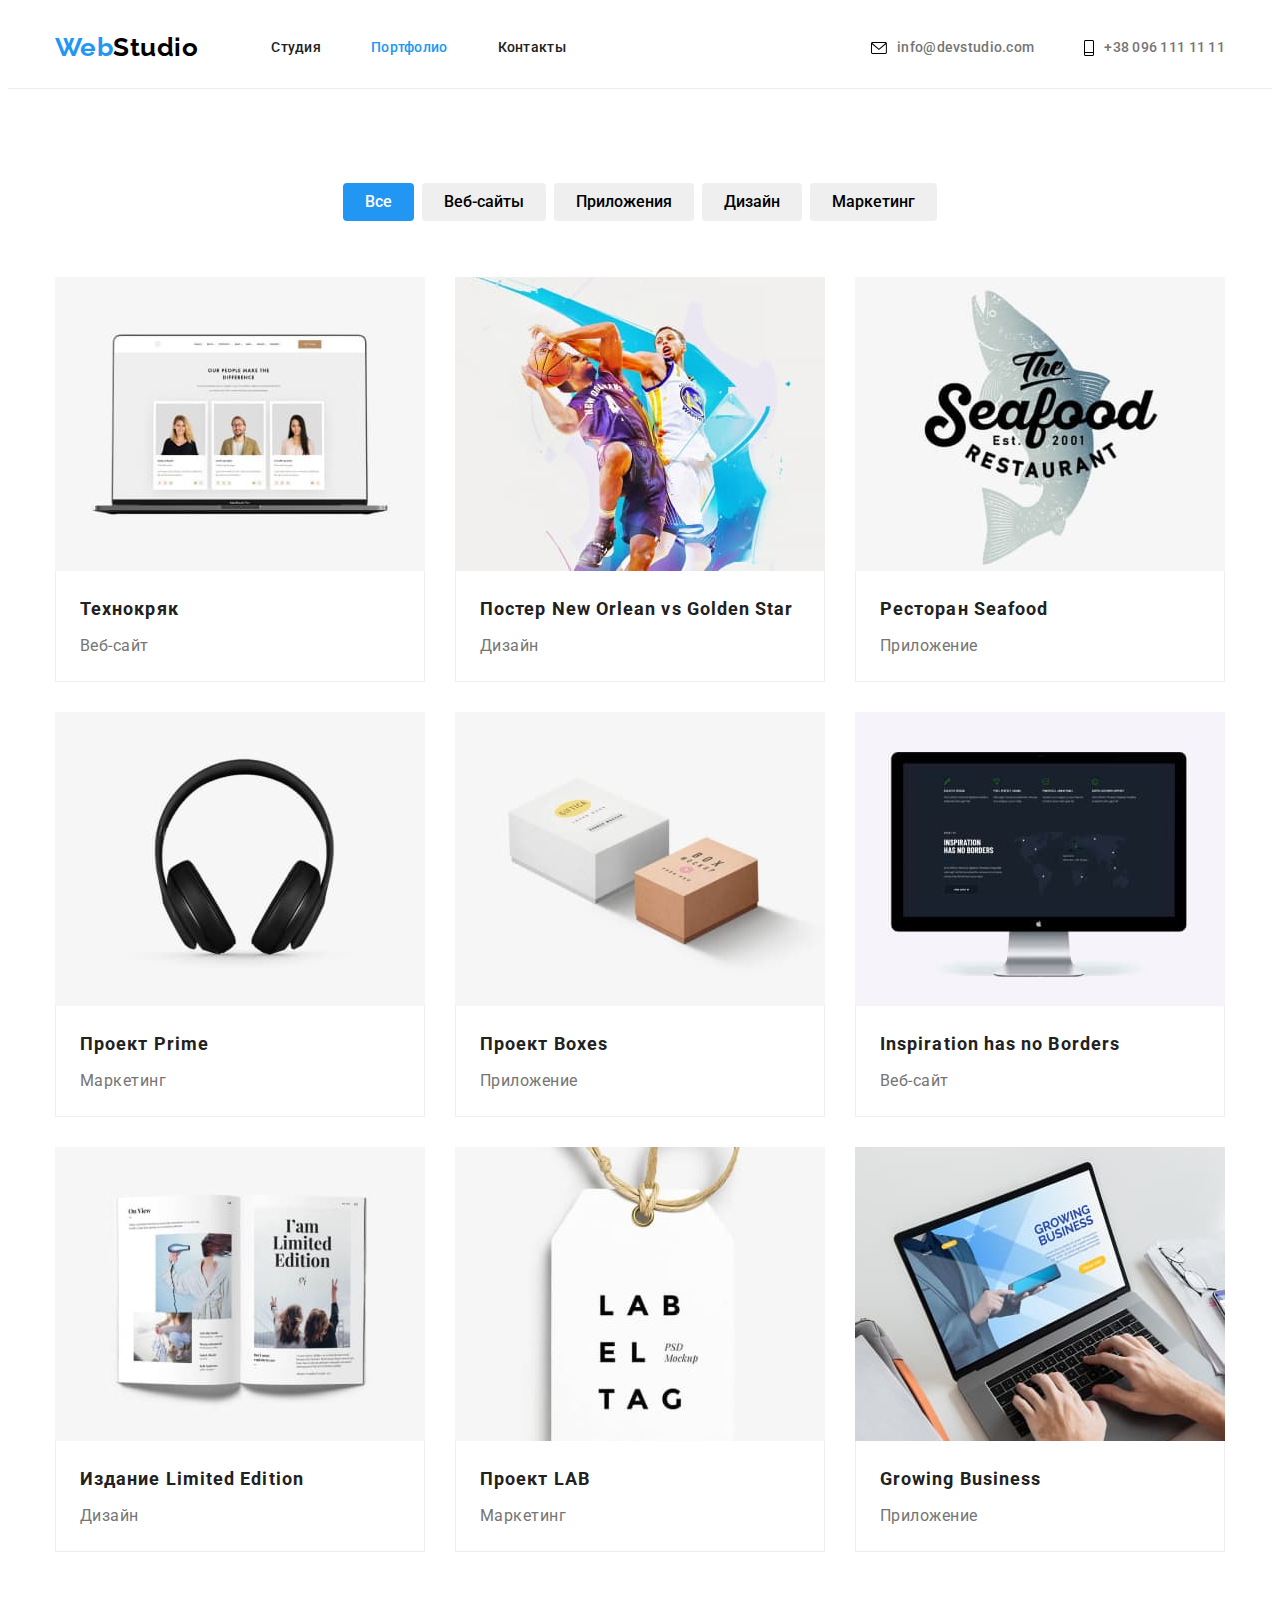
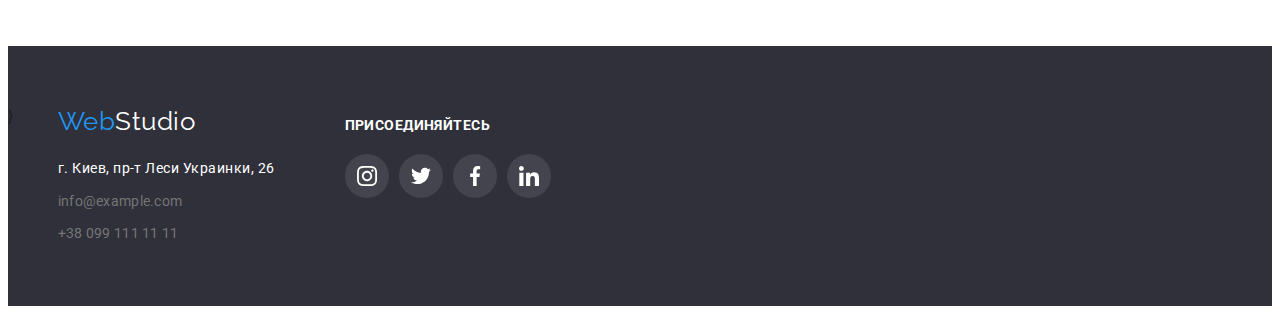
==== portfolio.html @ 1842d275 "1" ====
<!DOCTYPE html>
<html lang="ru">
<head>
    <meta charset="UTF-8">
    <meta http-equiv="X-UA-Compatible" content="IE=edge">
    <meta name="viewport" content="width=device-width, initial-scale=1.0">
    <title>Портфолио</title>
    <link rel="stylesheet" href="https://cdnjs.cloudflare.com/ajax/libs/modern-normalize/1.1.0/modern-normalize.min.css"
        integrity="sha512-wpPYUAdjBVSE4KJnH1VR1HeZfpl1ub8YT/NKx4PuQ5NmX2tKuGu6U/JRp5y+Y8XG2tV+wKQpNHVUX03MfMFn9Q=="
        crossorigin="anonymous" referrerpolicy="no-referrer" />
    <link rel="stylesheet" href="./css/style.css">
    <link href="https://fonts.googleapis.com/css2?family=Raleway:wght@700&family=Roboto:wght@400;500;700;900&display=swap"
        rel="stylesheet" />
</head>
<body>
    <!-- Header -->
    <header class="header">
        <div class="container hdr-container ">
            <nav class="hdr-nav">
                <a href="./index.html" lang="en" class="logo hdr-logo">Web<span class="hdr-second-logo">Studio</span></a>
                <ul class="hdr-list list">
    
                    <li class="link-item">
                        <a href="./index.html" class="hdr-link link ">Студия</a>
                    </li>
    
                    <li class="link-item">
                        <a href="./portfolio.html" class="hdr-link link current">Портфолио</a>
                    </li>
    
                    <li class="link-item">
                        <a href="" class="hdr-link link">Контакты</a>
                    </li>
    
                </ul>
            </nav>
            <ul class="hdr-contacts list">
    
                <li class="hdr-contact">
                    <a href="mailto:info@devstudio.com" lang="en" class="contact-link link">
                        <svg class="mail-icon" width="16" height="12">
                            <use href="./images/icons.svg#icon-mail"></use>
                        </svg>
                        info@devstudio.com</a>
                </li>
    
                <li class="hdr-contact">
                    <a href="tel:+380961111111" class="contact-link link">
                        <svg class="phone-icon" width="10" height="16">
                            <use href="./images/icons.svg#icon-phone"></use>
                        </svg>
                        +38 096 111 11 11</a>
                </li>
    
            </ul>
        </div>
    </header>
    <!-- Main -->
    <main class="main-portfolio">
        <section class="main-section section">
            <div class="port-conteiner container">
                <h1 class="visually-hidden">Проекты</h1>
                    <ul class="list-button list">
                        <li class="button-item">
                            <button type="button" class="button current">Все</button>
                        </li>
                        <li class="button-item">
                            <button type="button" class="button">Веб-сайты</button>
                        </li>
                        <li class="button-item">
                            <button type="button" class="button">Приложения</button>
                        </li>
                        <li class="button-item">
                            <button type="button" class="button">Дизайн</button>
                        </li>
                        <li class="button-item">
                            <button type="button" class="button">Маркетинг</button>
                        </li>
                    </ul>
                    <ul class="projects-list list">
                        <li class="project-item">
                            <a href="" class="project-link">
                                <img src="./images/tehnokryak.jpg" alt="Технокряк" width="370">
                                <div class="project-text">
                                    <h2 class="project-title">Технокряк</h2>
                                    <p class="project-about">Веб-сайт</p>
                                </div>
                            </a>
                        </li>
                        <li class="project-item">
                            <a href="" class="project-link">
                                <img src="./images/neworleandvsgoldenstar.jpg" alt="Постер" width="370">
                                <div class="project-text">
                                    <h2 class="project-title">Постер New Orlean vs Golden Star</h2>
                                    <p class="project-about">Дизайн</p>
                                </div>
                            </a>
                        </li>
                        <li class="project-item">
                            <a href="" class="project-link">
                                <img src="./images/seafood.jpg" alt="Ресторан" width="370">
                                <div class="project-text">
                                    <h2 class="project-title">Ресторан Seafood</h2>
                                    <p class="project-about">Приложение</p>
                                </div>
                            </a>
                        </li>
                        <li class="project-item">
                            <a href="" class="project-link">
                                <img src="./images/projectprime.jpg" alt="Проект Прайм" width="370">
                                <div class="project-text">
                                    <h2 class="project-title">Проект Prime</h2>
                                    <p class="project-about">Маркетинг</p>
                                </div>
                            </a>
                        </li>
                        <li class="project-item">
                            <a href="" class="project-link">
                                <img src="./images/projectboxes.jpg" alt="Проект коробок" width="370">
                                <div class="project-text">
                                    <h2 class="project-title">Проект Boxes</h2>
                                    <p class="project-about">Приложение</p>
                                </div>
                            </a>
                        </li>
                        <li class="project-item">
                            <a href="" class="project-link">
                                <img src="./images/inspirationhasnoborders.jpg" alt="Вдохновение" width="370">
                                <div class="project-text">
                                    <h2 class="project-title" lang="en">Inspiration has no Borders</h2>
                                    <p class="project-about">Веб-сайт</p>
                                </div>
                            </a>
                        </li>
                        <li class="project-item">
                            <a href="" class="project-link">
                                <img src="./images/limetededition.jpg" alt="Издание" width="370">
                                <div class="project-text">
                                    <h2 class="project-title">Издание Limited Edition</h2>
                                    <p class="project-about">Дизайн</p>
                                </div>
                            </a>
                        </li>
                        <li class="project-item">
                            <a href="" class="project-link">
                                <img src="./images/projectlab.jpg" alt="Проект Лаб" width="370">
                                <div class="project-text">
                                    <h2 class="project-title">Проект LAB</h2>
                                    <p class="project-about">Маркетинг</p>
                                </div>
                            </a>
                        </li>
                        <li class="project-item">
                            <a href="" class="project-link">
                                <img src="./images/growingbusines.jpg" alt="Растущий бизнес" width="370" lang="en">
                                <div class="project-text">
                                    <h2 class="project-title">Growing Business</h2>
                                    <p class="project-about">Приложение</p>
                                </div>
                            </a>
                        </li>
                    </ul>
                </div>
        </section>
    </main>
    <!-- Footer -->
    <footer class="footer">}
        <div class="footer-section container">
            <div class="ftr-left">
                <a href="/" lang="en" class="logo ftr-logo">Web<span class="ftr-second-logo">Studio</span></a>
                <address class="address">
                    <a href="https://goo.gl/maps/iQKYEARG3Sgrzrz96" class="ftr-address">г. Киев, пр-т Леси Украинки, 26</a>
                    <ul class="ftr-contacts">
                        <li class="contact-ftr">
                            <a href="mailto:info@example.com" lang="en"
                                class="contact-link link ftr-link">info@example.com</a>
                        </li>
                        <li class="contact-ftr">
                            <a href="tel:+380991111111" class="contact-link link ftr-link">+38 099 111 11 11</a>
                        </li>
                    </ul>
                </address>
            </div>
            <div class="ftr-enjoy">
                <h3 class="enjoy-title">присоединяйтесь</h3>
                <ul class="enjoy-list-icon">
    
                    <li class="enjoy-icon-item">
                        <a href="" class="enjoy-icon-link">
                            <svg class="ftr-icon" width="20" height="20">
                                <use href="./images/icons.svg#icon-instagram"></use>
                            </svg>
                        </a>
                    </li>
    
                    <li class="enjoy-icon-item">
                        <a href="" class="enjoy-icon-link">
                            <svg class="ftr-icon" width="20" height="20">
                                <use href="./images/icons.svg#icon-twitter"></use>
                            </svg>
                        </a>
                    </li>
    
                    <li class="enjoy-icon-item">
                        <a href="" class="enjoy-icon-link">
                            <svg class="ftr-icon" width="20px" height="20px">
                                <use href="./images/icons.svg#icon-facebook"></use>
                            </svg>
                        </a>
                    </li>
    
                    <li class="enjoy-icon-item">
                        <a href="" class="enjoy-icon-link">
                            <svg class="ftr-icon" width="20" height="20">
                                <use href="./images/icons.svg#icon-linkedin"></use>
                            </svg>
                        </a>
                    </li>
    
                </ul>
            </div>
        </div>
    
    </footer>
</body>
</html>
---- css/style.css ----
:root {
  /* background */
  --bgd-very-dark-grayish-blue: #2f303a;
  --bgd-light-grayish-blue: #f5f4fa;
  --bgd-white: #ffffff;
  --bgd-blue: #2196f3;
  --border: #ececec;
  --border-portf: #eeeeee;
  --shadow: #a1a1a5;
  --bgd-icon: #43444d;

  /* text  */
  --txt-blue: #2196f3;
  --txt-mostly-black: #212121;
  --txt-black: #000000;
  --txt-white: #ffffff;
  --txt-dark-gray: #757575;
  --txt-light-gray: #acacb0;
  --clr-icon: #afb1b8;
}

/* constant */
*,
*::before,
*::after {
  box-sizing: border-box;
}

body {
  font-family: 'Roboto', sans-serif;
  color: var(--txt-mostly-black);
  background-color: var(--bgd-white);
  letter-spacing: 0.03em;
}
p,
ul,
li,
h1,
h2,
h3,
h4,
h5,
h6 {
  margin: 0;
  padding: 0;
}
/* a {
  display: block;
} */

.list {
  list-style-type: none;
}

.link {
  text-decoration: none;
  color: var(--txt-mostly-black);
}

.container {
  width: 1200px;
  padding-left: 15px;
  padding-right: 15px;
  margin: 0 auto;
}
img {
  margin: 0 auto;
  padding: 0;
  display: block;
  max-width: 100%;
  height: auto;
}

.section {
  padding-top: 94px;
  padding-bottom: 94px;
}
.logo {
  text-decoration: none;
}
/* header */
.header {
  border-bottom-width: 1px;
  border-bottom-style: solid;
  border-bottom-color: var(--border);
}
.hdr-container {
  display: flex;
}
.hdr-logo {
  padding: 24px 0px 25px 0px;
  margin-right: 73px;
}

.hdr-logo {
  font-family: 'Raleway', sans-serif;
  color: var(--txt-blue);
  font-weight: 700;
  font-size: 26px;
  line-height: 1.19;
}

.hdr-second-logo {
  font-family: 'Raleway', sans-serif;
  color: var(--txt-black);
  font-weight: 700;
  font-size: 26px;
  line-height: 1.19;
}

.hdr-nav {
  display: flex;
}

.hdr-list {
  display: flex;
  align-items: center;
}

.link-item {
}

.link-item:not(:last-child) {
  margin-right: 50px;
}

.hdr-link:hover,
.hdr-link:focus {
  color: var(--txt-blue);
}
.hdr-link {
  font-family: 'Roboto', sans-serif;
  color: var(--txt-mostly-black);
  font-weight: 500;
  font-size: 14px;
  line-height: 1.14;
  letter-spacing: 0.02em;
  text-decoration: none;
  display: block;
  padding: 32px 0px 32px 0px;
}

.hdr-list .link.current {
  color: var(--txt-blue);
}

.hdr-contacts .link-item,
.hdr-contacts {
  list-style: none;
}

.hdr-contacts {
  display: flex;
  align-items: center;
  margin-left: auto;
}
.contact-link {
  align-items: center;
  justify-content: center;
}

.hdr-contact:not(:last-child) {
  margin-right: 50px;
}

.svg-icon {
}

.mail-icon {
  margin-right: 10px;
}

.phone-icon {
  margin-right: 10px;
}

.contact-link {
  font-family: 'Roboto', sans-serif;
  color: var(--txt-dark-gray);
  font-weight: 500;
  font-size: 14px;
  line-height: 1.14;
  letter-spacing: 0.02em;
  display: inline-flex;
  padding: 32px 0px 32px 0px;
}

.contact-link:hover,
.contact-link:focus {
  color: var(--txt-blue);
}

/* Main Studio */
.main-studio {
  max-width: 1600px;
}

.hero-section {
  background-color: var(--bgd-very-dark-grayish-blue);
  padding: 200px 0px;
  text-align: center;
  background-image: linear-gradient(
      rgba(47, 48, 58, 0.4),
      rgba(47, 48, 58, 0.4)
    ),
    url('../images/bgd-hero.jpg');
  background-repeat: no-repeat;
  background-position: center;
  background-size: cover;
  max-width: 1600px;
}

.hero-title {
  font-weight: 900;
  font-size: 44px;
  line-height: 1.36;
  text-align: center;
  letter-spacing: 0.06em;
  text-transform: uppercase;
  color: var(--txt-white);
  max-width: 660px;
  margin: auto;
  margin-bottom: 30px;
}

.hero-button {
  background-color: var(--txt-blue);
  color: var(--txt-white);
  font-weight: bold;
  font-size: 16px;
  line-height: 1.87;
  letter-spacing: 0.06em;
  cursor: pointer;
  border: none;
  padding: 10px 32px;
  border-radius: 4px;
}
/* Dignity company */

.visually-hidden {
  position: absolute;
  width: 1px;
  height: 1px;
  margin: -1px;
  padding: 0;
  overflow: hidden;
  border: 0;
  clip: rect(0 0 0 0);
}
.dignity-list {
  display: flex;
}
.dignity-list > .dignity-item {
  flex-basis: auto;
}

.dignity-item:not(:last-child) {
  margin-right: 30px;
}

.dignity-item-title {
  font-weight: 700;
  font-size: 14px;
  line-height: 1.14;
  text-transform: uppercase;
  margin-bottom: 10px;
}
.thumb {
  background-color: var(--bgd-light-grayish-blue);
  width: 270px;
  height: 120px;
  display: flex;
  align-items: center;
  justify-content: center;
  margin-bottom: 30px;
}

.dignity-text {
  font-size: 14px;
  line-height: 1.71;
  color: var(--txt-dark-gray);
  max-width: 270px;
}
.dignity-text:not(:last-child) {
  margin-right: 30px;
}
/* about company */

.section.about-company {
  padding-top: 0;
}
.about-company-title {
  font-weight: 700;
  font-size: 36px;
  line-height: 1.16;
  text-align: center;
  margin-bottom: 50px;
}
.about-list {
  display: flex;
}

.about-item {
  list-style: none;
}

.about-item:not(:last-child) {
  margin-right: 30px;
}

.team {
  background-color: var(--bgd-light-grayish-blue);
}

.title-team {
  font-weight: 700;
  font-size: 36px;
  line-height: 1.16;
  text-align: center;
  margin-bottom: 50px;
}

.team-list {
  display: flex;
}
.team-list > .team-member {
  flex-basis: auto;
}

.team-member {
  list-style: none;
}

.team-member:not(:last-child) {
  margin-right: 30px;
}

.list-icon {
  display: flex;
  list-style: none;
  justify-content: center;
}
.icon-item {
  display: inline-flex;
  align-items: center;
}

.icon-item:not(:last-child) {
  margin-right: 10px;
}
.icon-link {
  display: flex;
  align-items: center;
  justify-content: center;
  width: 44px;
  height: 44px;
  border-radius: 50%;
  fill: var(--clr-icon);
}

.icon-link:hover,
.icon-link:focus {
  background-color: var(--bgd-blue);
  fill: var(--txt-white);
}

.team-title {
  padding-top: 30px;
  padding-bottom: 30px;
  background-color: var(--bgd-white);
  box-shadow: 0px 1px 3px rgba(0, 0, 0, 0.12), 0px 1px 1px rgba(0, 0, 0, 0.14),
    0px 2px 1px rgba(0, 0, 0, 0.2);
  border-radius: 0px 0px 4px 4px;
}

.title-member {
  font-weight: 500;
  font-size: 16px;
  line-height: 1.18;
  text-align: center;
  margin-bottom: 10px;
}

.about-member {
  font-size: 16px;
  line-height: 19px;
  text-align: center;
  color: var(--txt-dark-gray);
  margin-bottom: 16px;
}

.clients-title {
  font-size: 36px;
  line-height: 1.16;
  text-align: center;
  letter-spacing: 0.03em;
  color: var(--txt-mostly-black);
  margin-bottom: 50px;
}

.client-list {
  display: flex;
  justify-content: center;
}

.client-item {
  list-style: none;
}

.client-item:not(:last-child) {
  margin-right: 30px;
}

.client-link {
  display: flex;
  width: 170px;
  height: 92px;
  border: 1px solid var(--clr-icon);
  align-items: center;
  justify-content: center;
  fill: var(--clr-icon);
}

.client-link:hover,
.client-link:focus {
  fill: var(--bgd-blue);
  border: 1px solid var(--txt-blue);
}

.client-icon {
  width: 106px;
  height: 60px;
}
/* footer */

.footer {
  padding-top: 60px;
  padding-bottom: 60px;
  display: flex;
  background-color: var(--bgd-very-dark-grayish-blue);
}
.footer-section {
  display: flex;
  align-items: baseline;
}

.ftr-left {
  margin-right: 70px;
  align-items: baseline;
}

.address {
  font-style: normal;
}
.footer-section .logo {
  display: inline-block;
  margin-bottom: 20px;
}

.ftr-logo {
  font-family: 'Raleway', sans-serif;
  color: var(--txt-blue);
  font-size: 26px;
  line-height: 1.19;
}
.ftr-address:hover,
.ftr-address:focus {
  color: var(--txt-blue);
}

.ftr-second-logo {
  font-family: 'Raleway', sans-serif;
  color: var(--txt-white);
  font-size: 26px;
  line-height: 31px;
}
.ftr-address {
  display: flex;
  font-size: 14px;
  line-height: 1.71;
  color: var(--txt-white);
  text-decoration: none;
  margin-bottom: 9px;
}

.ftr-contacts {
  list-style: none;
}

.address .contact-link {
  font-weight: 400;
  font-size: 14px;
  line-height: 1.71;
}

.contact-link:focus,
.contact-link:hover {
  color: var(--txt-blue);
  fill: var(--txt-blue);
}

.ftr-link {
  padding: 0;
}
.contact-ftr:not(:last-child) {
  margin-bottom: 9px;
}

.enjoy-title {
  color: var(--txt-white);
  font-size: 14px;
  line-height: 1.14;
  letter-spacing: 0.03em;
  text-transform: uppercase;
  display: flex;
  margin-bottom: 20px;
}

.enjoy-list-icon {
  display: flex;
}

.enjoy-icon-item {
  display: block;
  list-style: none;
}

.enjoy-icon-item:not(:last-child) {
  margin-right: 10px;
}
.enjoy-icon-link {
  display: flex;
  align-items: center;
  justify-content: center;
  flex-wrap: wrap;
  width: 44px;
  height: 44px;
  border-radius: 50%;
  color: var(--txt-white);
  background-color: var(--bgd-icon);
}

.ftr-icon {
  fill: var(--txt-white);
}
.enjoy-icon-link:hover,
.enjoy-icon-link:focus {
  background-color: var(--bgd-blue);
}

/* Main Portfolio */
.main-section {
}
.list-button {
  display: flex;
  justify-content: center;
  margin-bottom: 56px;
}
.button {
  font-family: 'Roboto', sans-serif;
  font-weight: 500;
  font-size: 16px;
  line-height: 1.62;
  text-align: center;
  border: none;
  cursor: pointer;
  padding: 6px 22px;
  border-radius: 4px;
  margin: 0;
}
.list-button .button.current {
  background-color: var(--bgd-blue);
  color: var(--txt-white);
}
.button:focus,
.button:hover {
  color: var(--txt-white);
  background-color: var(--txt-blue);
  box-shadow: 0px 1px 3px rgba(0, 0, 0, 0.12), 0px 1px 1px rgba(0, 0, 0, 0.14),
    0px 2px 1px rgba(0, 0, 0, 0.2);
}

.button-item,
.project-item {
  list-style: none;
  margin: 0px;
}
.button-item:not(:last-child) {
  margin-right: 8px;
}

.projects-list {
  display: flex;
  flex-wrap: wrap;
  margin-right: -30px;
  margin-bottom: -30px;
}

.projects-list > .project-item {
  display: flex;
  flex-basis: calc(100% / 3 - 30px);
  margin-right: 30px;
  margin-bottom: 30px;
}

.project-link {
  text-decoration: none;
}

.project-link:hover,
.project-link:focus {
  box-shadow: 0px 1px 3px rgba(0, 0, 0, 0.12), 0px 1px 1px rgba(0, 0, 0, 0.14),
    0px 2px 1px rgba(0, 0, 0, 0.2);
}

.project-title {
  font-weight: bold;
  font-size: 18px;
  line-height: 2;
  letter-spacing: 0.06em;
  color: var(--txt-mostly-black);
  margin-bottom: 4px;
}

.project-about {
  font-size: 16px;
  line-height: 1.87;
  color: var(--txt-dark-gray);
}

.project-text {
  padding: 20px 24px;
  border: 1px solid var(--border-portf);
  border-top: none;
}
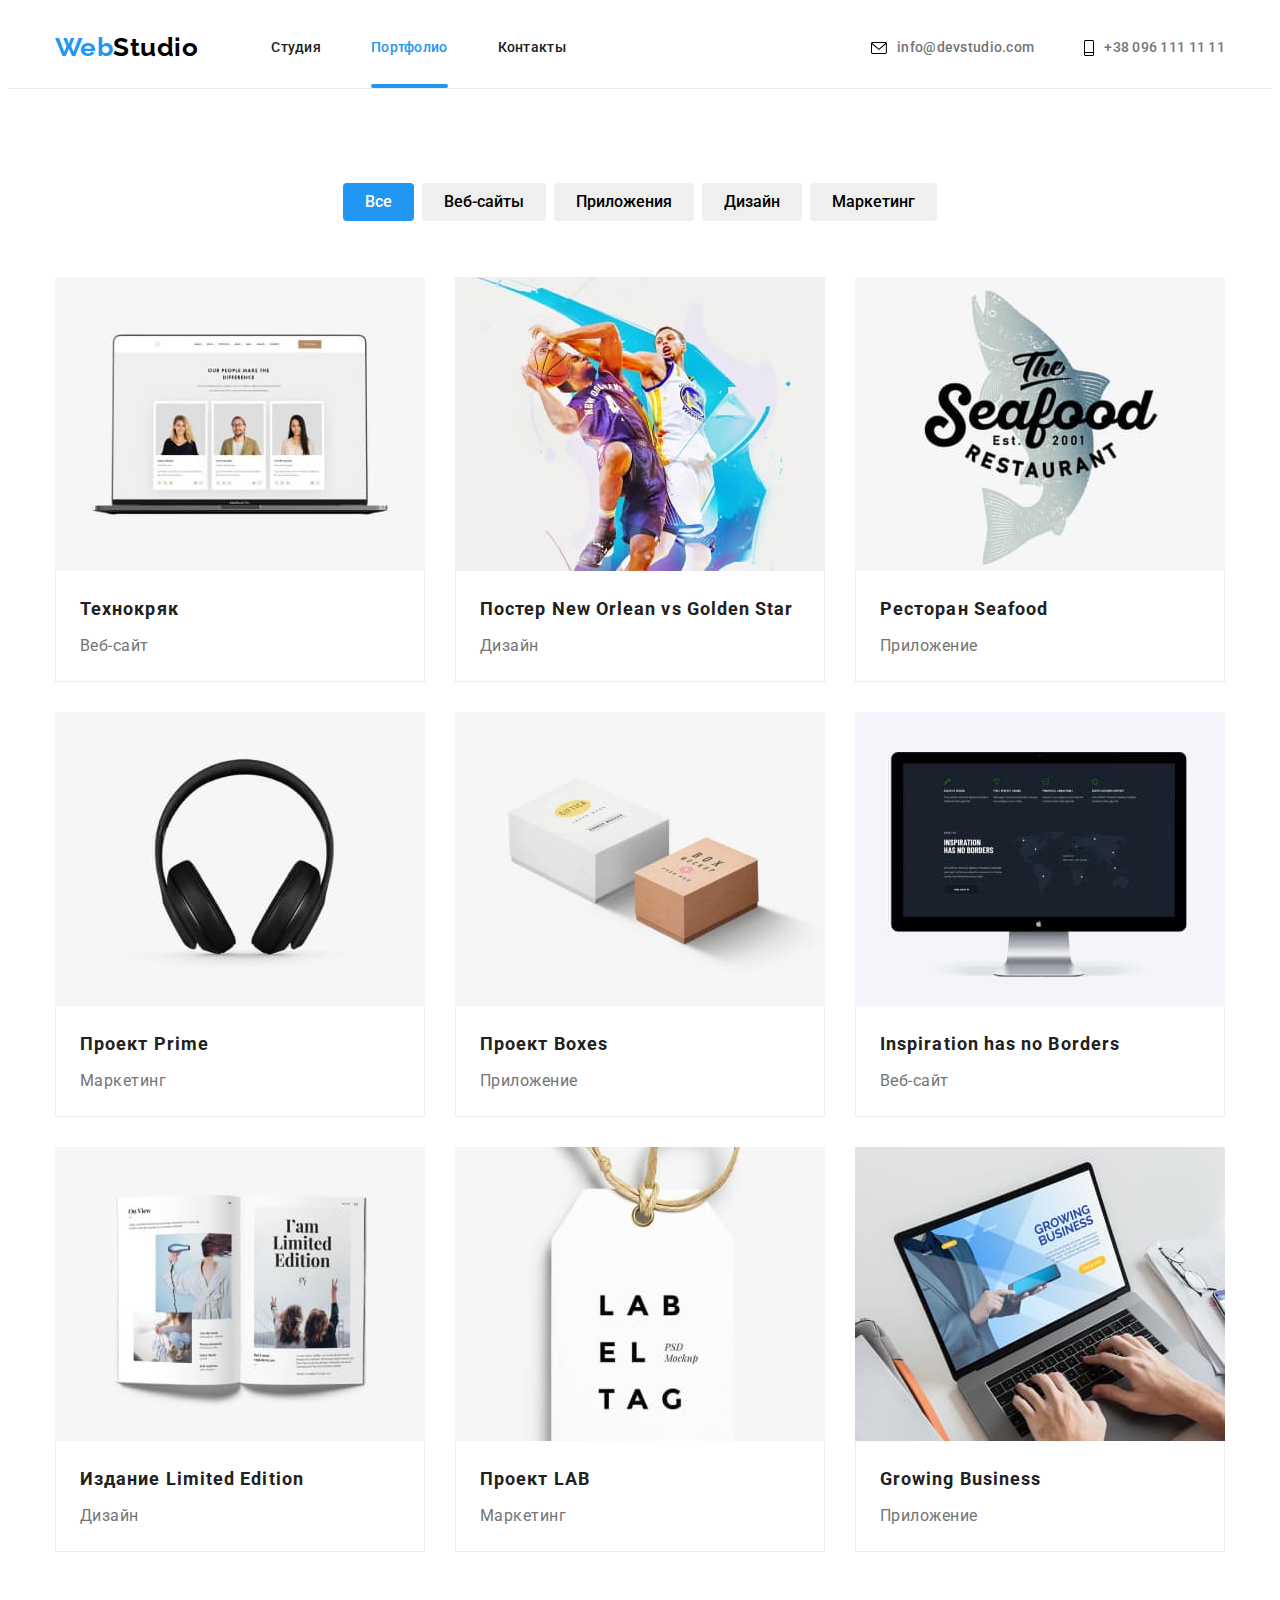
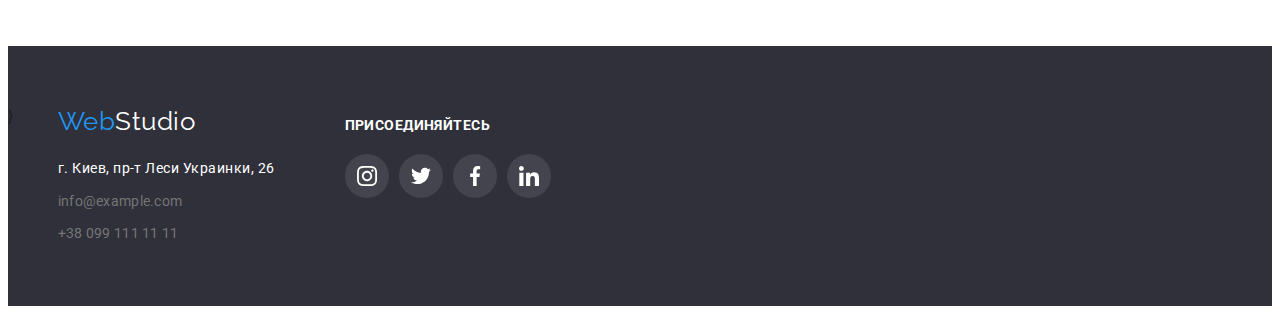
==== commit a76578fe: "1" ====
--- a/portfolio.html
+++ b/portfolio.html
@@ -80,12 +80,20 @@
                     <ul class="projects-list list">
                         <li class="project-item">
                             <a href="" class="project-link">
+                                
                                 <img src="./images/tehnokryak.jpg" alt="Технокряк" width="370">
+                                
                                 <div class="project-text">
                                     <h2 class="project-title">Технокряк</h2>
                                     <p class="project-about">Веб-сайт</p>
                                 </div>
-                            </a>
+                                <div class="project-about-text">
+                                    <p class="project-txt">Технокряк это современная площадка распространения коронавируса. Компании используют эту
+                                        платформу для цифрового
+                                        шпионажа и атак на защищённые сервера конкурентов.</p>
+                                </div>
+                            </a>
+                            
                         </li>
                         <li class="project-item">
                             <a href="" class="project-link">
@@ -93,6 +101,9 @@
                                 <div class="project-text">
                                     <h2 class="project-title">Постер New Orlean vs Golden Star</h2>
                                     <p class="project-about">Дизайн</p>
+                                    <div class="project-about-text">
+                                        <p class="project-txt">Постер New Orlean vs Golden Star</p>
+                                    </div>
                                 </div>
                             </a>
                         </li>
@@ -102,6 +113,9 @@
                                 <div class="project-text">
                                     <h2 class="project-title">Ресторан Seafood</h2>
                                     <p class="project-about">Приложение</p>
+                                    <div class="project-about-text">
+                                        <p class="project-txt">Ресторан Seafood</p>
+                                    </div>
                                 </div>
                             </a>
                         </li>
@@ -111,6 +125,9 @@
                                 <div class="project-text">
                                     <h2 class="project-title">Проект Prime</h2>
                                     <p class="project-about">Маркетинг</p>
+                                    <div class="project-about-text">
+                                        <p class="project-txt">Проект Prime</p>
+                                    </div>
                                 </div>
                             </a>
                         </li>
@@ -120,6 +137,9 @@
                                 <div class="project-text">
                                     <h2 class="project-title">Проект Boxes</h2>
                                     <p class="project-about">Приложение</p>
+                                    <div class="project-about-text">
+                                        <p class="project-txt">Проект Boxes</p>
+                                    </div>
                                 </div>
                             </a>
                         </li>
@@ -129,6 +149,9 @@
                                 <div class="project-text">
                                     <h2 class="project-title" lang="en">Inspiration has no Borders</h2>
                                     <p class="project-about">Веб-сайт</p>
+                                    <div class="project-about-text">
+                                        <p class="project-txt">Inspiration has no Borders</p>
+                                    </div>
                                 </div>
                             </a>
                         </li>
@@ -138,6 +161,9 @@
                                 <div class="project-text">
                                     <h2 class="project-title">Издание Limited Edition</h2>
                                     <p class="project-about">Дизайн</p>
+                                    <div class="project-about-text">
+                                        <p class="project-txt">Издание Limited Edition</p>
+                                    </div>
                                 </div>
                             </a>
                         </li>
@@ -147,6 +173,9 @@
                                 <div class="project-text">
                                     <h2 class="project-title">Проект LAB</h2>
                                     <p class="project-about">Маркетинг</p>
+                                    <div class="project-about-text">
+                                        <p class="project-txt">Проект LAB</p>
+                                    </div>
                                 </div>
                             </a>
                         </li>
@@ -156,6 +185,9 @@
                                 <div class="project-text">
                                     <h2 class="project-title">Growing Business</h2>
                                     <p class="project-about">Приложение</p>
+                                    <div class="project-about-text">
+                                        <p class="project-txt">Growing Business</p>
+                                    </div>
                                 </div>
                             </a>
                         </li>
--- a/css/style.css
+++ b/css/style.css
@@ -8,6 +8,7 @@
   --border-portf: #eeeeee;
   --shadow: #a1a1a5;
   --bgd-icon: #43444d;
+  --bgd-dark-grey: #41425d;
 
   /* text  */
   --txt-blue: #2196f3;
@@ -118,6 +119,7 @@
 }
 
 .link-item {
+  position: relative;
 }
 
 .link-item:not(:last-child) {
@@ -139,6 +141,21 @@
   display: block;
   padding: 32px 0px 32px 0px;
 }
+.hdr-link::after {
+  display: block;
+  position: absolute;
+  content: '';
+  width: 100%;
+  height: 4px;
+  background-color: var(--bgd-blue);
+  border-radius: 2px;
+  bottom: 0;
+  opacity: 0;
+}
+
+.hdr-list .hdr-link.current::after {
+  opacity: 1;
+}
 
 .hdr-list .link.current {
   color: var(--txt-blue);
@@ -192,7 +209,6 @@
 
 /* Main Studio */
 .main-studio {
-  max-width: 1600px;
 }
 
 .hero-section {
@@ -208,6 +224,7 @@
   background-position: center;
   background-size: cover;
   max-width: 1600px;
+  margin: 0 auto;
 }
 
 .hero-title {
@@ -302,6 +319,27 @@
 
 .about-item {
   list-style: none;
+  display: flex;
+  position: relative;
+}
+
+.about-company-photo {
+}
+
+.about-text {
+  display: flex;
+  position: absolute;
+  width: 100%;
+  background-color: rgba(47, 48, 58, 0.8);
+  color: var(--txt-white);
+  text-transform: uppercase;
+  height: 70px;
+  align-items: center;
+  justify-content: center;
+  bottom: 0;
+  font-weight: bold;
+  font-size: 14px;
+  line-height: 1.14;
 }
 
 .about-item:not(:last-child) {
@@ -605,6 +643,7 @@
 
 .project-link {
   text-decoration: none;
+  position: relative;
 }
 
 .project-link:hover,
@@ -633,3 +672,78 @@
   border: 1px solid var(--border-portf);
   border-top: none;
 }
+
+.project-about-text {
+  position: absolute;
+  top: 0;
+  left: 0;
+  width: 370px;
+  height: 294px;
+  padding: 63px 24px;
+  background-color: rgba(33, 150, 243, 0.9);
+  opacity: 0;
+  overflow: hidden;
+  transform: translateY(294px);
+
+  /* transform: translateY(-294px); */
+  transform-origin: bottom;
+  transition-property: transform;
+  transition-duration: 1000ms;
+  transition-timing-function: cubic-bezier(0.4, 0, 0.2, 1);
+}
+
+.project-txt {
+  font-size: 18px;
+  line-height: 1.56;
+  color: var(--txt-white);
+}
+
+.project-link:hover .project-about-text {
+  opacity: 1;
+  transform-origin: top;
+  transform: translateY(0px);
+}
+
+/* Modals */
+
+.backdrop {
+  position: fixed;
+  top: 0;
+  left: 0;
+  background: rgba(0, 0, 0, 0.2);
+  width: 100%;
+  height: 100%;
+}
+
+.backdrop.is-hidden {
+  opacity: 0;
+  pointer-events: none;
+}
+
+.modal {
+  width: 528px;
+  height: 581px;
+  background-color: var(--txt-white);
+  position: absolute;
+  top: 50%;
+  left: 50%;
+  transform: translate(-50%, -50%);
+  border-radius: 4px;
+}
+
+.button-modal {
+  width: 11px;
+  height: 11px;
+  display: flex;
+  align-items: center;
+  margin: 0 auto;
+  padding: 0;
+}
+
+.modal-button {
+  width: 30px;
+  height: 30px;
+  top: 8px;
+  right: 8px;
+  position: absolute;
+}
